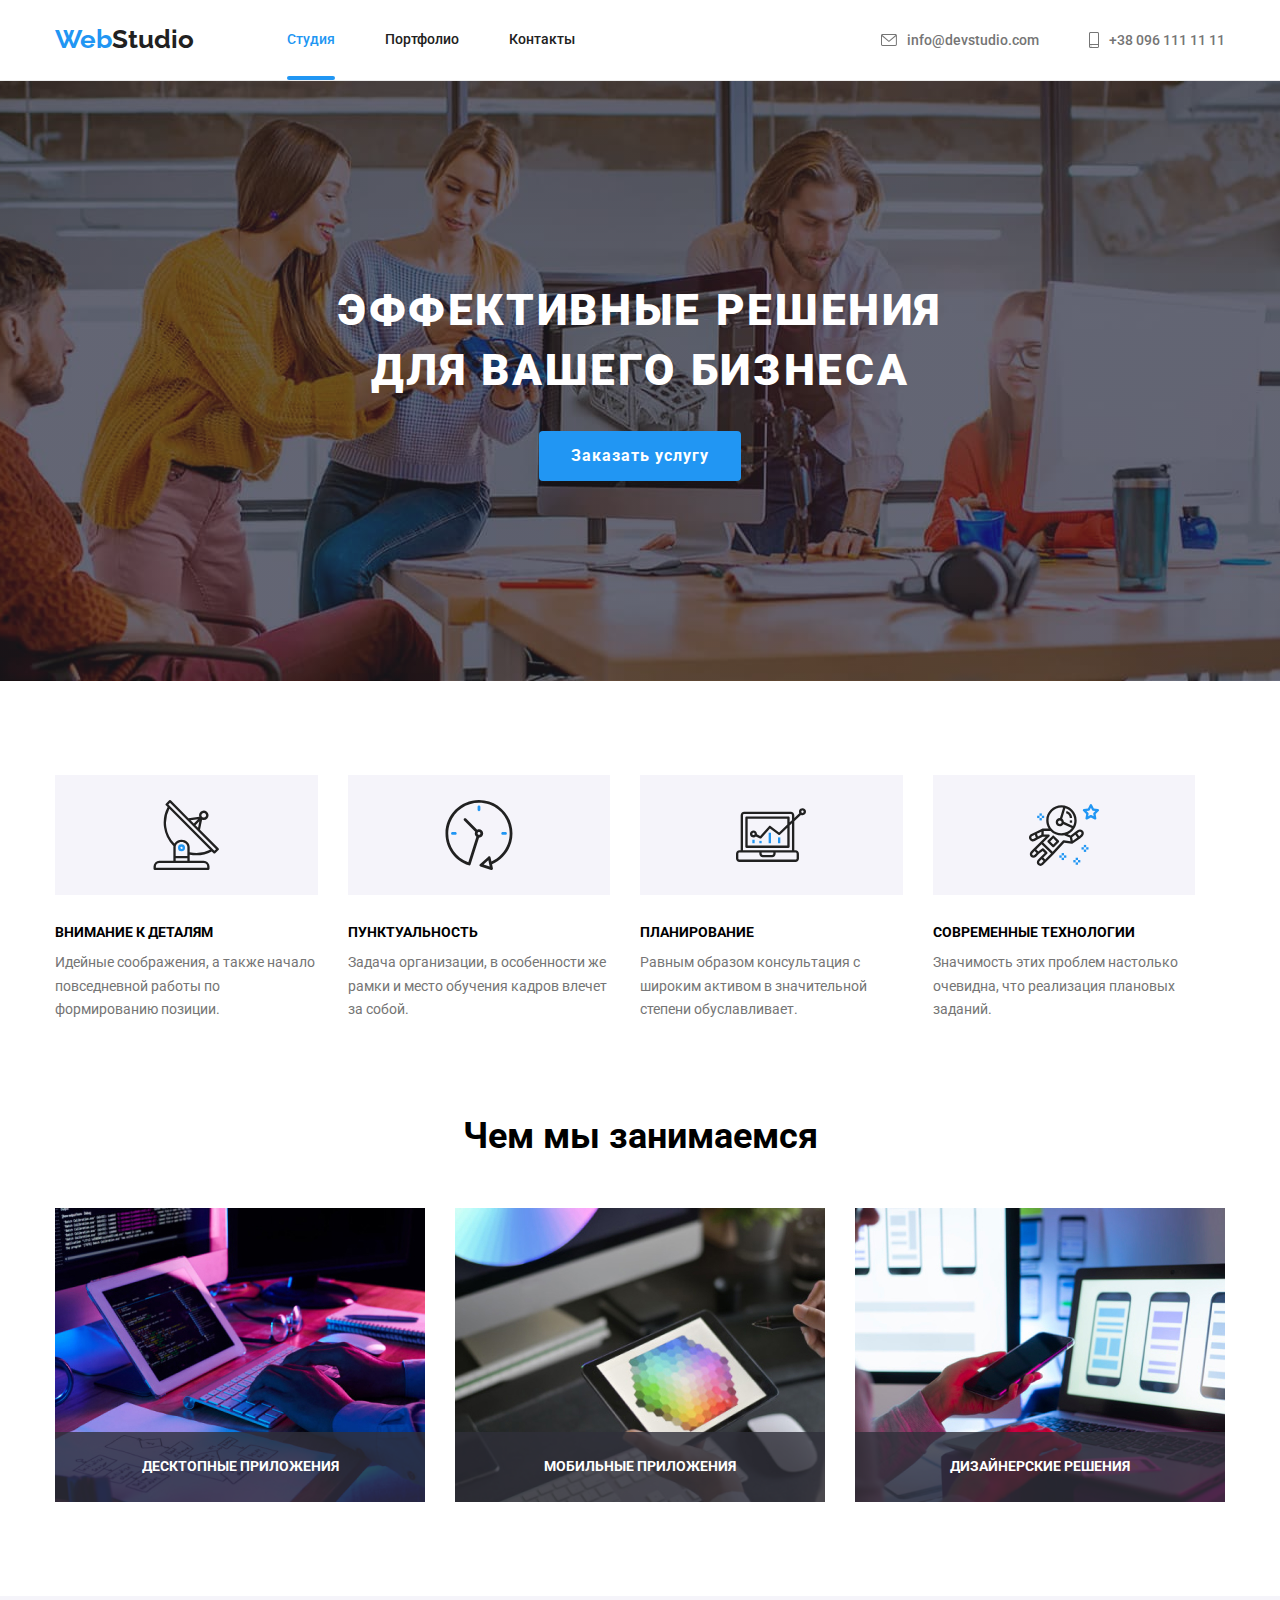
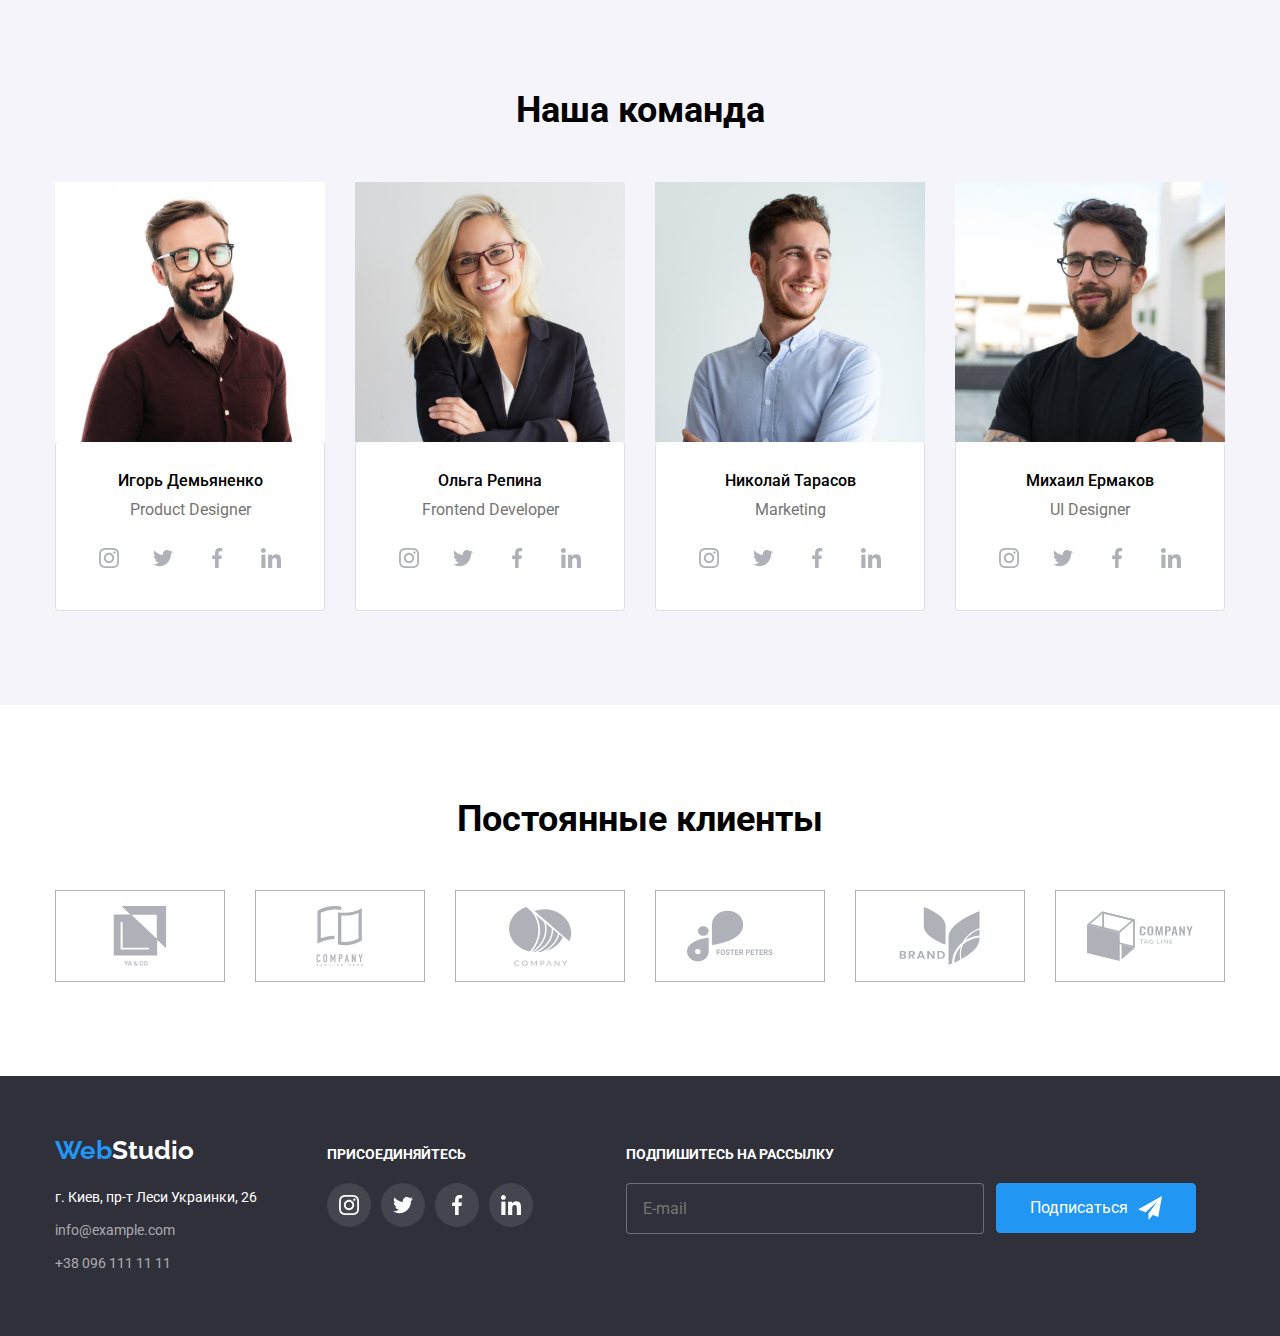
==== index.html @ b6981fd3 "Создали ДЗ№7, скопировали предыдущее ДЗ" ====
<!DOCTYPE html>
<html lang="ru">

<head>
    <meta charset="UTF-8" />
    <title>WebStudio</title>
    <link rel="preconnect" href="https://fonts.googleapis.com" />
    <link rel="preconnect" href="https://fonts.gstatic.com" crossorigin />
    <link href="https://fonts.googleapis.com/css2?family=Raleway:wght@700&family=Roboto:wght@400;500;700;900&display=swap" rel="stylesheet" />
    <link rel="stylesheet" href="https://cdnjs.cloudflare.com/ajax/libs/modern-normalize/1.1.0/modern-normalize.css" />
    <link rel="stylesheet" href="./css/styles.css" />
</head>

<body class="page">
    <!-- header -->
    <header class="page-header">
        <div class="container page-container">
            <nav class="navigation main-nav">
                <a class="logo link" href="" lang="en">Web<span class="logo-accent">Studio</span>
          </a>
                <ul class="menu list">
                    <li class="menu-item">
                        <a href="./index.html" class="site-nav link current">Студия</a>
                    </li>
                    <li class="menu-item">
                        <a href="./portfolio.html" class="site-nav link">Портфолио</a>
                    </li>
                    <li class="menu-item">
                        <a href="" class="site-nav link">Контакты</a>
                    </li>
                </ul>
            </nav>
            <ul class="menu-contact list">
                <li class="item">
                    <a href=" mailto:info@devstudio.com" class="contact-nav link">
                        <svg class="button-icon">
                <use href="./images/icons.svg#icon-envelope"></use>
              </svg> info@devstudio.com
                    </a>
                </li>
                <li class="item">
                    <a href="tel:+380961111111" class="contact-nav link"><svg class="button-icon-phone">
                <use href="./images/icons.svg#icon-smartphone"></use></svg
              >+38 096 111 11 11</a
            >
          </li>
        </ul>
      </div>
    </header>
    <main>
      <!--HERO-->
      <section class="hero">
        <div class="container">
          <h1 class="hero-title">ЭФФЕКТИВНЫЕ РЕШЕНИЯ ДЛЯ ВАШЕГО БИЗНЕСА</h1>
          <button data-modal-open class="modal-btn" type="button">
            Заказать услугу
          </button>
          <div class="backdrop is-hidden" data-modal>
            <div class="modal">
              <button data-modal-close class="btn-close">
                <svg class="button" width="18" height="18">
                  <use href="./images/icons.svg#icon-close"></use>
                </svg>
              </button>
              <form class="contact-form">
                <p class="title-form">
                  Оставьте свои данные, мы вам перезвоним
                </p>
                <label class="contact-label">
                  <span class="contact-form-field-span">Имя</span>
                  <input
                    type="text"
                    class="contact-form-input"
                    name="user_name"
                    required
                  />
                  <svg class="icon-form" width="18" height="18">
                    <use href="./images/icons.svg#icon-person-black"></use>
                  </svg>
                </label>
                <label class="contact-label">
                  <span class="contact-form-field-span">Телефон</span>
                  <input
                    type="tel"
                    class="contact-form-input"
                    name="user_phone"
                    required
                    pattern="[0-9]{3}-[0-9]{3}-[0-9]{2}-[0-9]{2}"
                    title="xxx-xxx-xx-xx"
                  />
                  <svg class="icon-form" width="18" height="18">
                    <use href="./images/icons.svg#icon-phone-black"></use>
                  </svg>
                </label>
                <label class="contact-label">
                  <span class="contact-form-field-span">Почта</span>
                  <input
                    type="email"
                    class="contact-form-input"
                    name="user_email"
                    required
                  />
                  <svg class="icon-form" width="18" height="18">
                    <use href="./images/icons.svg#icon-email-black"></use>
                  </svg>
                </label>
                <label class="contact-label">
                  <span class="contact-form-field-span">Комментарий</span>
                  <textarea
                    class="contact-form-message"
                    name="user_comment"
                    placeholder="Введите текст"
                  ></textarea>
                </label>
                <input
                  class="contact-form-checkbox visually-hidden"
                  id="checkbox-policy"
                  type="checkbox"
                  name="user_policy"
                  required
                />
                <label class="contact-form-checkbox-label" for="checkbox-policy"
                  >Соглашаюсь с рассылкой и принимаю&nbsp;
                  <a class="contact-form-checkbox-link" href=""
                    >Условия договора</a
                  ></label
                >
                <button class="contact-form-btn" type="submit">
                  Отправить
                </button>
              </form>
            </div>
          </div>
        </div>
      </section>
      <!--ABOUT-->
      <section class="section-advantage">
        <div class="container">
          <h2 class="section-title visually-hidden">Преимущества</h2>
          <ul class="list feature">
            <li class="feature-list">
              <div class="thumb">
                <svg class="icon-antenna" width="70px" height="70px">
                  <use href="./images/icons.svg#icon-antenna"></use>
                </svg>
              </div>
              <h3 class="feature-title">ВНИМАНИЕ К ДЕТАЛЯМ</h3>
              <p class="text">
                Идейные соображения, а также начало повседневной работы по
                формированию позиции.
              </p>
            </li>
            <li class="feature-list">
              <div class="thumb">
                <svg class="icon-antenna" width="70px" height="70px">
                  <use href="./images/icons.svg#icon-clock"></use>
                </svg>
              </div>
              <h3 class="feature-title">ПУНКТУАЛЬНОСТЬ</h3>
              <p class="text">
                Задача организации, в особенности же рамки и место обучения
                кадров влечет за собой.
              </p>
            </li>
            <li class="feature-list">
              <div class="thumb">
                <svg class="icon-antenna" width="70px" height="70px">
                  <use href="./images/icons.svg#icon-diagram"></use>
                </svg>
              </div>
              <h3 class="feature-title">ПЛАНИРОВАНИЕ</h3>
              <p class="text">
                Равным образом консультация с широким активом в значительной
                степени обуславливает.
              </p>
            </li>
            <li class="feature-list">
              <div class="thumb">
                <svg class="icon-antenna" width="70px" height="70px">
                  <use href="./images/icons.svg#icon-astronaut"></use>
                </svg>
              </div>
              <h3 class="feature-title">СОВРЕМЕННЫЕ ТЕХНОЛОГИИ</h3>
              <p class="text">
                Значимость этих проблем настолько очевидна, что реализация
                плановых заданий.
              </p>
            </li>
          </ul>
        </div>
      </section>
      <!--GALLERY-->
      <section class="section">
        <div class="container">
          <h2 class="section-title">Чем мы занимаемся</h2>
          <ul class="list feature">
            <li class="image-list">
              <img
                src="./images/website_design.jpg "
                alt="Дизайн вебсайта"
                width="370"
                height="294"
              />
              <div class="image-thumb">
                <h3 class="image-title">ДЕСКТОПНЫЕ ПРИЛОЖЕНИЯ</h3>
              </div>
            </li>
            <li class="image-list">
              <img
                src="./images/pallete_on_tablet.jpg "
                alt="Палитра на планшете"
                width="370"
                height="294"
              />
              <div class="image-thumb">
                <h3 class="image-title">МОБИЛЬНЫЕ ПРИЛОЖЕНИЯ</h3>
              </div>
            </li>
            <li class="image-list">
              <img
                src="./images/mobile_application_development.jpg "
                alt="Разработка мобильного приложения"
                width="370"
                height="294"
              />
              <div class="image-thumb">
                <h3 class="image-title">ДИЗАЙНЕРСКИЕ РЕШЕНИЯ</h3>
              </div>
            </li>
          </ul>
        </div>
      </section>
      <!--OUR TEAM-->
      <section class="title-theme-light section">
        <div class="container">
          <h2 class="section-title">Наша команда</h2>
          <ul class="employees list">
            <li class="employees-photo">
              <img
                src="./images/img-1.jpg "
                alt="Игорь Д. "
                width="270"
                height="260"
              />
              <div class="employees-content-wrapper">
                <h3 class="employees-name">Игорь Демьяненко</h3>
                <p lang="en" class="employees-position">Product Designer</p>
                <ul class="social-list list">
                  <li class="social-list-item">
                    <a href="" class="social-list-link">
                      <svg class="social-list-icon" width="20" height="20">
                        <use href="./images/icons.svg#icon-instagram-2"></use>
                      </svg>
                    </a>
                </li>
                <li class="social-list-item">
                    <a href="" class="social-list-link">
                        <svg class="social-list-icon" width="20" height="20">
                        <use href="./images/icons.svg#icon-twitter"></use>
                      </svg>
                    </a>
                </li>
                <li class="social-list-item">
                    <a href="" class="social-list-link">
                        <svg class="social-list-icon" width="20" height="20">
                        <use href="./images/icons.svg#icon-facebook"></use>
                      </svg>
                    </a>
                </li>
                <li class="social-list-item">
                    <a href="" class="social-list-link">
                        <svg class="social-list-icon" width="20" height="20">
                        <use href="./images/icons.svg#icon-linkedin"></use>
                      </svg>
                    </a>
                </li>
            </ul>
        </div>
        </li>
        <li class="employees-photo">
            <img src="./images/img-2.jpg " alt="Ольга Р. " width="270" height="260" />
            <div class="employees-content-wrapper">
                <h3 class="employees-name">Ольга Репина</h3>
                <p lang="en" class="employees-position">Frontend Developer</p>
                <ul class="social-list list">
                    <li class="social-list-item">
                        <a href="" class="social-list-link">
                            <svg class="social-list-icon" width="20" height="20">
                        <use href="./images/icons.svg#icon-instagram-2"></use>
                      </svg>
                        </a>
                    </li>
                    <li class="social-list-item">
                        <a href="" class="social-list-link">
                            <svg class="social-list-icon" width="20" height="20">
                        <use href="./images/icons.svg#icon-twitter"></use>
                      </svg>
                        </a>
                    </li>
                    <li class="social-list-item">
                        <a href="" class="social-list-link">
                            <svg class="social-list-icon" width="20" height="20">
                        <use href="./images/icons.svg#icon-facebook"></use>
                      </svg>
                        </a>
                    </li>
                    <li class="social-list-item">
                        <a href="" class="social-list-link">
                            <svg class="social-list-icon" width="20" height="20">
                        <use href="./images/icons.svg#icon-linkedin"></use>
                      </svg>
                        </a>
                    </li>
                </ul>
            </div>
        </li>
        <li class="employees-photo">
            <img src="./images/img-3.jpg " alt="Николай Т. " width="270" height="260" />
            <div class="employees-content-wrapper">
                <h3 class="employees-name">Николай Тарасов</h3>
                <p lang="en" class="employees-position">Marketing</p>
                <ul class="social-list list">
                    <li class="social-list-item">
                        <a href="" class="social-list-link">
                            <svg class="social-list-icon" width="20" height="20">
                        <use href="./images/icons.svg#icon-instagram-2"></use>
                      </svg>
                        </a>
                    </li>
                    <li class="social-list-item">
                        <a href="" class="social-list-link">
                            <svg class="social-list-icon" width="20" height="20">
                        <use href="./images/icons.svg#icon-twitter"></use>
                      </svg>
                        </a>
                    </li>
                    <li class="social-list-item">
                        <a href="" class="social-list-link">
                            <svg class="social-list-icon" width="20" height="20">
                        <use href="./images/icons.svg#icon-facebook"></use>
                      </svg>
                        </a>
                    </li>
                    <li class="social-list-item">
                        <a href="" class="social-list-link">
                            <svg class="social-list-icon" width="20" height="20">
                        <use href="./images/icons.svg#icon-linkedin"></use>
                      </svg>
                        </a>
                    </li>
                </ul>
            </div>
        </li>
        <li class="employees-photo">
            <img src="./images/img-4.jpg " alt="Михаил Е. " width="270" height="260" />
            <div class="employees-content-wrapper">
                <h3 class="employees-name">Михаил Ермаков</h3>
                <p lang="en" class="employees-position">UI Designer</p>
                <ul class="social-list list">
                    <li class="social-list-item">
                        <a href="" class="social-list-link">
                            <svg class="social-list-icon" width="20" height="20">
                        <use href="./images/icons.svg#icon-instagram-2"></use>
                      </svg>
                        </a>
                    </li>
                    <li class="social-list-item">
                        <a href="" class="social-list-link">
                            <svg class="social-list-icon" width="20" height="20">
                        <use href="./images/icons.svg#icon-twitter"></use>
                      </svg>
                        </a>
                    </li>
                    <li class="social-list-item">
                        <a href="" class="social-list-link">
                            <svg class="social-list-icon" width="20" height="20">
                        <use href="./images/icons.svg#icon-facebook"></use>
                      </svg>
                        </a>
                    </li>
                    <li class="social-list-item">
                        <a href="" class="social-list-link">
                            <svg class="social-list-icon" width="20" height="20">
                        <use href="./images/icons.svg#icon-linkedin"></use>
                      </svg>
                        </a>
                    </li>
                </ul>
            </div>
        </li>
        </ul>
        </div>
        </section>
        <section class="section">
            <div class="container">
                <h2 class="section-title">Постоянные клиенты</h2>
                <ul class="list clients-link">
                    <li class="clients-list">
                        <a href="" class="our-clients">
                            <svg class="our-clients-icon" width="106px" height="60px">
                  <use href="./images/icons.svg#icon-client"></use>
                </svg>
                        </a>
                    </li>
                    <li class="clients-list">
                        <a href="" class="our-clients">
                            <svg class="our-clients-icon" width="106px" height="60px">
                  <use href="./images/icons.svg#icon-client_1"></use>
                </svg>
                        </a>
                    </li>
                    <li class="clients-list">
                        <a href="" class="our-clients">
                            <svg class="our-clients-icon" width="106px" height="60px">
                  <use href="./images/icons.svg#icon-client_2"></use>
                </svg>
                        </a>
                    </li>
                    <li class="clients-list">
                        <a href="" class="our-clients">
                            <svg class="our-clients-icon" width="106px" height="60px">
                  <use href="./images/icons.svg#icon-client_3"></use>
                </svg>
                        </a>
                    </li>
                    <li class="clients-list">
                        <a href="" class="our-clients">
                            <svg class="our-clients-icon" width="106px" height="60px">
                  <use href="./images/icons.svg#icon-client_4"></use>
                </svg>
                        </a>
                    </li>
                    <li class="clients-list">
                        <a href="" class="our-clients">
                            <svg class="our-clients-icon" width="106px" height="60px">
                  <use href="./images/icons.svg#icon-client_5"></use>
                </svg>
                        </a>
                    </li>
                </ul>
            </div>
        </section>
        </main>
        <footer class="footer">
            <div class="footer-container">
                <div>
                    <a class="logo-footer link" href=" " lang="en">Web<span class="logo-accent-footer">Studio</span></a
          >
          <address class="address">
            <ul class="list">
              <li class="address-list">
                <a
                  href="https://googl/maps/fRFSX92PW33ccEuu6"
                  target="_blank"
                  class="link contact-info"
                  >г. Киев, пр-т Леси Украинки, 26</a
                >
              </li>
              <li class="address-list">
                <a
                  href="mailto:info@example.com "
                  class="link contact-info-item"
                  >info@example.com</a
                >
              </li>
              <li>
                <a href="tel:+380961111111 " class="link contact-info-item"
                  >+38 096 111 11 11</a
                >
              </li>
            </ul>
          </address>
        </div>
        <div class="footer-icons">
          <h3 class="footer-title">ПРИСОЕДИНЯЙТЕСЬ</h3>
          <ul class="footer-list list">
            <li class="footer-list-item">
              <a href="" class="footer-list-link">
                <svg class="footer-list-icon" width="20" height="20">
                  <use href="./images/icons.svg#icon-instagram"></use>
                </svg>
              </a>
                    </li>
                    <li class="footer-list-item">
                        <a href="" class="footer-list-link">
                            <svg class="footer-list-icon" width="20" height="20">
                  <use href="./images/icons.svg#icon-twitter-1"></use>
                </svg>
                        </a>
                    </li>
                    <li class="footer-list-item">
                        <a href="" class="footer-list-link">
                            <svg class="footer-list-icon" width="20" height="20">
                  <use href="./images/icons.svg#icon-facebook-1"></use>
                </svg>
                        </a>
                    </li>
                    <li class="footer-list-item">
                        <a href="" class="footer-list-link">
                            <svg class="footer-list-icon" width="20" height="20">
                  <use href="./images/icons.svg#icon-linkedin-1"></use>
                </svg>
                        </a>
                    </li>
                    </ul>
                </div>
                <div class="footer-mailing">
                    <h3 class="footer-title-form">ПОДПИШИТЕСЬ НА РАССЫЛКУ</h3>
                    <form class="mailing">
                        <input type="email" class="mail" placeholder="E-mail" name="mail" required />
                        <button type="submit" class="subscribe">
              Подписаться
              <svg class="send-icon" width="24" height="24">
                <use href="./images/icons.svg#icon-icon-send"></use>
              </svg>
            </button>
                    </form>
                </div>
            </div>
        </footer>

        <script src="./js/modal.js"></script>
</body>

</html>
---- css/styles.css ----
h1,
h2,
h3,
p {
    margin-top: 0;
    margin-bottom: 0;
}

ul {
    margin-top: 0;
    margin-bottom: 0;
    padding-left: 0;
}

img {
    display: block;
}

.list {
    list-style: none;
    padding: 0;
    margin: 0;
}

.link {
    text-decoration: none;
}

 :root {
    --primary-text-color: #212121;
    --title-color: #757575;
    --primary-text-color-theme-light: #E5E5E5;
    --secondary-text-color-theme-light: #F5F4FA;
    --primary-text-color-theme-dark: #2F303A;
}

body {
    font-family: "Roboto", sans-serif;
    font-style: normal;
}


/*цвет основного текста #212121*/


/*цвет вторичного текста #757575*/


/*белый #FFFFFF*/


/*акцент #2196F3*/


/*цвет фона #F5F4FA*/


/* цвет фона #2F303A*/

.container {
    width: 1200px;
    padding-left: 15px;
    padding-right: 15px;
    margin: 0 auto;
}


/*      HEADER    */

.page-header {
    background-color: #FFFFFF;
    border-bottom: 1px solid #ECECEC;
}

.page-container {
    display: flex;
}

.logo {
    color: #2196F3;
    font-family: 'Raleway', sans-serif;
    font-weight: 700;
    font-size: 26px;
    line-height: 1, 19;
    display: block;
    padding-top: 24px;
    padding-bottom: 25px;
}

.logo-accent {
    color: var(--primary-text-color);
    font-family: 'Raleway', sans-serif;
    font-weight: 700;
    font-size: 26px;
    line-height: 1, 19;
}

.logo-accent-footer {
    color: #FFFFFF;
    font-family: 'Raleway', sans-serif;
    font-weight: 700;
    font-size: 26px;
    line-height: 1, 19;
}

.menu {
    font-weight: 500;
    font-size: 14px;
    line-height: 1.14;
    display: flex;
    margin-left: 93px;
}

.menu li {
    margin-right: 50px;
}

.menu .menu-item:last-child {
    margin-right: 0;
}

.menu .site-nav {
    display: block;
    padding-top: 32px;
    padding-bottom: 32px;
}

.menu .contact-nav {
    display: block;
    padding-top: 32px;
    padding-bottom: 32px;
}

.menu-contact {
    display: flex;
    margin-left: auto;
}

.menu-contact li {
    margin-right: 50px;
}

.menu-contact .item:last-child {
    margin-right: 0;
}

.menu-contact .contact-nav {
    display: flex;
    padding-top: 32px;
    padding-bottom: 32px;
    align-items: center;
}

.main-nav {
    display: flex;
    align-items: center;
}

.filters-btn {
    margin-right: 8px;
}

.filters .filters-btn:last-child {
    margin-right: 0;
}

.catalog {
    display: flex;
    flex-wrap: wrap;
    flex-basis: calc((100%-90px)/3);
}

.catalog-link {
    background-color: #FFFFFF;
}

.catalog-link:not(:nth-child(3n)) {
    margin-right: 30px;
}

.catalog-link:not(:nth-last-child(-n + 3)) {
    margin-bottom: 30px;
}

.catalog-list {
    display: block;
    transition: box-shadow 250ms cubic-bezier(0.4, 0, 0.2, 1);
}

.catalog-description {
    display: block;
    position: relative;
    overflow: hidden;
}

.catalog-overlay {
    content: "";
    width: 370px;
    height: 294px;
    background-color: rgba(33, 150, 243, 0.9);
    display: inline-block;
    position: absolute;
    transform: translateY(100%);
    transition: transform 250ms cubic-bezier(0.4, 0, 0.2, 1);
}

.catalog-list:hover .catalog-overlay {
    transform: translateY(0);
}

.catalog-list:hover,
.catalog-list:focus {
    box-shadow: 0px 4px 0px 1px rgba(0, 0, 0, 0.25);
}

.catalog-text {
    color: #FFFFFF;
    font-weight: 400;
    font-size: 18px;
    line-height: 1.55;
    letter-spacing: 0.03em;
    text-align: left;
    padding: 63px 24px;
}

.catalog-content-wrapper {
    border-bottom: 1px solid #EEEEEE;
    border-left: 1px solid #EEEEEE;
    border-right: 1px solid #EEEEEE;
    padding: 20px 24px;
}

.site-nav {
    color: var(--primary-text-color);
    font-weight: 500;
    font-size: 14px;
    position: relative;
    transition: color 250ms cubic-bezier(0.4, 0, 0.2, 1);
}

.site-nav:hover,
.site-nav:focus {
    color: #2196F3;
}

.site-nav.current {
    color: #2196F3;
}

.site-nav::after {
    content: "";
    display: block;
    position: absolute;
    left: 0;
    bottom: 0;
    width: 100%;
    height: 4px;
    background-color: #2196F3;
    border-radius: 2px;
    opacity: 0;
    transition: opacity 250ms cubic-bezier(0.4, 0, 0.2, 1);
}

.site-nav.current::after {
    display: block;
    opacity: 1;
}

.contact-nav {
    color: var(--title-color);
    font-weight: 500;
    font-size: 14px;
    align-items: center;
    transition: color 250ms cubic-bezier(0.4, 0, 0.2, 1);
}

.contact-nav:hover,
.contact-nav:focus {
    color: #2196F3;
}

.button-icon {
    width: 16px;
    height: 12px;
    fill: #757575;
    align-items: center;
    margin-right: 10px;
    transition: fill 250ms cubic-bezier(0.4, 0, 0.2, 1);
}

.contact-nav:hover .button-icon,
.contact-nav:focus .button-icon {
    fill: #2196F3;
}

.button-icon-phone {
    width: 10px;
    height: 16px;
    fill: #757575;
    align-items: center;
    margin-right: 10px;
    transition: fill 250ms cubic-bezier(0.4, 0, 0.2, 1);
}

.contact-nav:hover .button-icon-phone,
.contact-nav:focus .button-icon-phone {
    fill: #2196F3;
}

.modal-btn {
    color: #FFFFFF;
    background-color: #2196F3;
    font-weight: 700;
    font-size: 16px;
    line-height: 1.87;
    text-align: center;
    letter-spacing: 0.06em;
    cursor: pointer;
    display: inline-block;
    border-radius: 4px;
    padding: 10px 32px 10px 32px;
    border: none;
    transition: background-color 250ms cubic-bezier(0.4, 0, 0.2, 1);
}

.modal-btn:hover,
.modal-btn:focus {
    background-color: #188CE8;
    color: #FFFFFF;
}

.backdrop {
    position: fixed;
    top: 0;
    left: 0;
    width: 100%;
    height: 100%;
    z-index: 2;
    background-color: rgba(0, 0, 0, 0.1);
    opacity: 1;
    transition: opacity 250ms cubic-bezier(0.4, 0, 0.2, 1), visibility 250ms cubic-bezier(0.4, 0, 0.2, 1);
}

.backdrop.is-hidden {
    opacity: 0;
    pointer-events: none;
    visibility: hidden;
}

.modal {
    width: 528px;
    height: 581px;
    background-color: #FFFFFF;
    position: absolute;
    top: 50%;
    left: 50%;
    padding-left: 40px;
    padding-right: 40px;
    padding-bottom: 40px;
    padding-top: 40px;
    transform: translate(-50%, -50%);
    transition: transform 250ms cubic-bezier(0.4, 0, 0.2, 1);
}

.btn-close {
    position: absolute;
    top: 10px;
    right: 10px;
    display: flex;
    align-items: center;
    justify-content: center;
    width: 30px;
    height: 30px;
    border: 1px solid rgba(0, 0, 0, 0.1);
    border-radius: 50%;
    background-color: transparent;
    cursor: pointer;
    padding: 0;
}

.button {
    transition: fill 250ms cubic-bezier(0.4, 0, 0.2, 1);
}

.btn-close:hover .button,
.btn-close:focus .button {
    fill: #2196F3;
}

.title-form {
    font-weight: 700;
    font-size: 20px;
    letter-spacing: 0, 03em;
    line-height: 23px;
    color: #212121;
    margin-bottom: 12px;
    width: 448px;
    height: 23px;
    text-align: center;
}

.contact-form {
    text-align: left;
    color: var(--title-color);
    font-weight: 400;
    font-size: 12px;
}

.contact-label {
    position: relative;
}

.contact-form-input {
    width: 100%;
    height: 40px;
    margin-bottom: 10px;
    margin-top: 4px;
    padding-left: 42px;
    border: 1px solid rgba(33, 33, 33, 0.2);
    border-radius: 4px;
    transition: border-color 250ms cubic-bezier(0.4, 0, 0.2, 1);
}

.contact-form-input:focus {
    outline: none;
    border-color: #188CE8;
}

.icon-form {
    position: absolute;
    top: 50%;
    left: 12px;
    transform: translateY(-50%);
    background-color: #FFFFFF;
    transition: fill 250ms cubic-bezier(0.4, 0, 0.2, 1);
}

.contact-form-input:focus+.icon-form {
    fill: #2196F3;
}

.contact-form-message {
    width: 100%;
    height: 125px;
    padding: 15px;
    margin-top: 4px;
    margin-bottom: 20px;
    resize: none;
    border: 1px solid rgba(33, 33, 33, 0.2);
    font-weight: 400;
    font-size: 12px;
    transition: border-color 250ms cubic-bezier(0.4, 0, 0.2, 1);
}

.contact-form-message:focus {
    outline: none;
    border-color: #188CE8;
}

.contact-form-checkbox-label {
    display: flex;
    align-items: center;
    justify-content: center;
    font-size: 14px;
    margin-bottom: 30px;
}

.contact-form-checkbox-label::before {
    display: block;
    width: 16px;
    height: 15px;
    border: 1px solid rgba(33, 33, 33, 0.2);
    cursor: pointer;
    content: '';
    margin-right: 9px;
    border-radius: 1px;
}

.contact-form-checkbox:checked+.contact-form-checkbox-label::before {
    background-color: #2196F3;
    background-image: url("../images/icon-check.svg");
    width: 16px;
    height: 15px;
    background-size: contain;
    background-repeat: no-repeat;
    border-radius: 1px;
    border: 1px solid #2196F3;
}

.contact-form-checkbox:focus+.contact-form-checkbox-label::before {
    outline: 2px solid #212121;
    border-radius: 1px;
}

.contact-form-checkbox-link {
    color: #2196F3;
}

.contact-form-btn {
    min-width: 200px;
    height: 50px;
    align-items: center;
    font-weight: 700;
    font-size: 16px;
    color: #ffffff;
    background-color: #188CE8;
    cursor: pointer;
    padding: 10px 55px;
    margin-left: 25%;
    border-radius: 4px;
    box-shadow: rgba(0, 0, 0, 0.15);
    border: 1px solid #188CE8;
}

.style-btn {
    background-color: var(--secondary-text-color-theme-light);
    color: var(--primary-text-color);
    font-weight: 500;
    font-size: 16px;
    line-height: 1.62;
    text-align: center;
    cursor: pointer;
    padding: 6px 22px 6px 22px;
    border: none;
    transition: color 250ms cubic-bezier(0.4, 0, 0.2, 1), background-color 250ms cubic-bezier(0.4, 0, 0.2, 1), box-shadow 250ms cubic-bezier(0.4, 0, 0.2, 1);
}

.style-btn:hover,
.style-btn:focus {
    color: #FFFFFF;
    background-color: #2196F3;
    box-shadow: 0px 4px 0px 1px rgba(0, 0, 0, 0.25);
}

.style-btn.current {
    color: #FFFFFF;
    background-color: #2196F3;
}


/*   hero  */

.hero {
    color: #FFFFFF;
    background-color: var(--primary-text-color-theme-dark);
    text-align: center;
    padding-top: 200px;
    padding-bottom: 200px;
    max-width: 1600px;
    max-height: 600px;
    margin-left: auto;
    margin-right: auto;
    background-image: linear-gradient(to right, rgba(47, 48, 58, 0.4), rgba(47, 48, 58, 0.4)), url(../images/background_hero.jpg);
    background-repeat: no-repeat;
    background-position: center;
}

.hero-title {
    font-weight: 900;
    font-size: 44px;
    line-height: 1.36;
    text-align: center;
    vertical-align: Top;
    letter-spacing: 0.06em;
    max-width: 696px;
    margin: 0 auto;
    margin-bottom: 30px;
    border: none;
}

.filters-link {
    text-align: center;
}


/* section  */

.section-theme-light {
    background-color: var(--primary-text-color-theme-light);
}

.section-title-theme-light {
    background-color: var(--primary-text-color-theme-light);
}

.title-theme-light {
    background-color: var(--secondary-text-color-theme-light);
}

.background-theme-light {
    background-color: var(--primary-text-color-theme-light);
}

.section {
    padding-top: 94px;
    padding-bottom: 94px;
}

.section-advantage {
    padding-top: 94px;
}

.section-title {
    font-weight: 700;
    font-size: 36px;
    line-height: 1.16;
    text-align: center;
    margin-bottom: 50px;
}

.visually-hidden {
    position: absolute;
    width: 1px;
    height: 1px;
    margin: -1px;
    border: 0;
    padding: 0;
    white-space: nowrap;
    clip-path: inset(100%);
    clip: rect(0 0 0 0);
    overflow: hidden;
}

.feature {
    display: flex;
    padding: 0;
    margin: 0;
}

.feature-list {
    margin-right: 30px;
    width: 270px;
}

.thumb {
    background-color: #F5F4FA;
    display: flex;
    align-items: center;
    justify-content: center;
    height: 120px;
    margin-bottom: 30px;
}

.employees {
    display: flex;
    padding: 0;
    margin: 0;
}

.image-list {
    margin-right: 30px;
    position: relative;
}

.image-thumb {
    width: 370px;
    height: 70px;
    position: absolute;
    bottom: 0%;
    right: 0%;
    padding-top: 27px;
    background-color: rgba(47, 48, 58, 0.8);
    opacity: 1;
}

.image-title {
    font-weight: 700;
    font-size: 14px;
    line-height: 1.14;
    text-align: center;
    color: #ffffff;
}

.feature-title {
    font-weight: 700;
    font-size: 14px;
    line-height: 1.14;
    display: flex;
    margin-bottom: 10px;
}

.feature .image-list:last-child {
    margin-right: 0;
}

.employees-photo {
    margin-right: 30px;
}

.employees .employees-photo:last-child {
    margin-right: 0;
}

.employees-content-wrapper {
    padding: 30px 10px;
    background-color: #FFFFFF;
    border-radius: 4px;
    border: 1px solid rgba(0, 0, 0, 0.12);
    border-top: none;
}

.employees-name {
    font-weight: 500;
    font-size: 16px;
    line-height: 1.18;
    text-align: center;
    margin-bottom: 10px;
}

.employees-position {
    color: var(--title-color);
    font-weight: 400;
    font-size: 16px;
    line-height: 1.18;
    text-align: center;
}

.social-list {
    display: flex;
    justify-content: center;
    margin-top: 16px;
}

.social-list-item:not(:last-child) {
    margin-right: 10px;
}

.social-list-link {
    display: flex;
    align-items: center;
    justify-content: center;
    width: 44px;
    height: 44px;
    border-radius: 50%;
    background-color: #ffffff;
    transition: background-color 250ms cubic-bezier(0.4, 0, 0.2, 1);
}

.social-list-link:hover,
.social-list-link:focus {
    background-color: #2196F3;
}

.social-list-icon {
    fill: #AFB1B8;
    transition: fill 250ms cubic-bezier(0.4, 0, 0.2, 1);
}

.social-list-link:hover .social-list-icon,
.social-list-link:focus .social-list-icon {
    fill: #FFFFFF;
}

.text {
    color: var(--title-color);
    font-weight: 400;
    font-size: 14px;
    line-height: 1.71;
}

.filters {
    display: flex;
    justify-content: center;
    margin-bottom: 50px;
}

.section-works {
    color: var(--primary-text-color);
    font-weight: 700;
    font-size: 18px;
    line-height: 2;
    margin-bottom: 4px;
}

.subtytle {
    color: var(--title-color);
    font-weight: 400;
    font-size: 16px;
    line-height: 1.87;
}

.clients-link {
    display: flex;
    align-items: center;
    justify-content: center;
}

.clients-list {
    margin-right: 30px;
    width: 170px;
    height: 92px;
}

.clients-link .clients-list:last-child {
    margin-right: 0;
}

.our-clients {
    width: 100%;
    height: 100%;
    fill: #AFB1B8;
    display: flex;
    align-items: center;
    justify-content: center;
    border: 1px solid#AFB1B8;
    transition: border 250ms cubic-bezier(0.4, 0, 0.2, 1);
}

.our-clients:hover,
.our-clients:focus {
    border: 1px solid#2196F3;
}

.our-clients-icon {
    fill: #AFB1B8;
    align-items: center;
    transition: fill 250ms cubic-bezier(0.4, 0, 0.2, 1);
}

.our-clients:hover .our-clients-icon,
.our-clients:focus .our-clients-icon {
    fill: #2196F3;
}


/*    FOOTER   */

.logo-footer {
    color: #2196F3;
    font-family: 'Raleway', sans-serif;
    font-weight: 700;
    font-size: 26px;
    line-height: 1, 19;
    display: inline-block;
    margin-bottom: 20px;
}

.address {
    font-style: normal;
}

.address-list {
    margin-bottom: 9px;
}

.contact-info {
    color: #FFFFFF;
    font-weight: 400;
    font-size: 14px;
    line-height: 1.71;
    margin-top: 20px;
    transition: color 250ms cubic-bezier(0.4, 0, 0.2, 1);
}

.contact-info:hover,
.contact-info:focus {
    color: #2196F3;
}

.contact-info-item {
    color: rgba(255, 255, 255, 0.6);
    font-weight: 400;
    font-size: 14px;
    line-height: 1.71;
}

.contact-info-item:hover,
.contact-info-item:focus {
    color: #2196F3;
}

.footer {
    background-color: var(--primary-text-color-theme-dark);
    padding: 60px 0;
    display: flex;
}

.footer-container {
    width: 1200px;
    padding-left: 15px;
    padding-right: 15px;
    margin: 0 auto;
    display: flex;
    align-items: baseline;
}

.footer-icons {
    margin-left: 70px;
}

.footer-title {
    font-weight: 700;
    font-size: 14px;
    line-height: 1.14;
    margin-bottom: 20px;
    color: #FFFFFF;
    align-items: center;
}

.footer-list {
    display: flex;
    justify-content: center;
}

.footer-list-item:not(:last-child) {
    margin-right: 10px;
}

.footer-list-link {
    display: flex;
    align-items: center;
    justify-content: center;
    width: 44px;
    height: 44px;
    border-radius: 50%;
    background-color: rgba(255, 255, 255, 0.1);
    transition: background-color 250ms cubic-bezier(0.4, 0, 0.2, 1);
}

.footer-list-link:hover,
.footer-list-link:focus {
    background-color: #2196F3;
}

.footer-list-icon {
    fill: #ffffff;
    transition: fill 250ms cubic-bezier(0.4, 0, 0.2, 1);
}

.footer-list-link:hover .footer-list-icon,
.footer-list-link:focus .footer-list-icon {
    fill: #2196F3;
}

.footer-mailing {
    margin-left: 93px;
}

.mailing {
    display: flex
}

.footer-title-form {
    font-weight: 700;
    font-size: 14px;
    line-height: 1.14;
    margin-bottom: 20px;
    color: #FFFFFF;
    align-items: center;
    width: 219px;
}

.mail {
    width: 358px;
    height: 51px;
    padding-left: 16px;
    color: rgba(255, 255, 255, 0.6);
    background-color: var(--primary-text-color-theme-dark);
    border-radius: 4px;
    border: 1px solid rgba(255, 255, 255, 0.3);
}

.subscribe {
    width: 200px;
    height: 50px;
    color: #ffffff;
    background-color: #2196F3;
    cursor: pointer;
    padding: 10px 10px;
    margin-left: 12px;
    border-radius: 4px;
    border: 1px solid #2196F3;
    display: flex;
    align-items: center;
    justify-content: center;
}

.send-icon {
    margin-left: 10px;
}
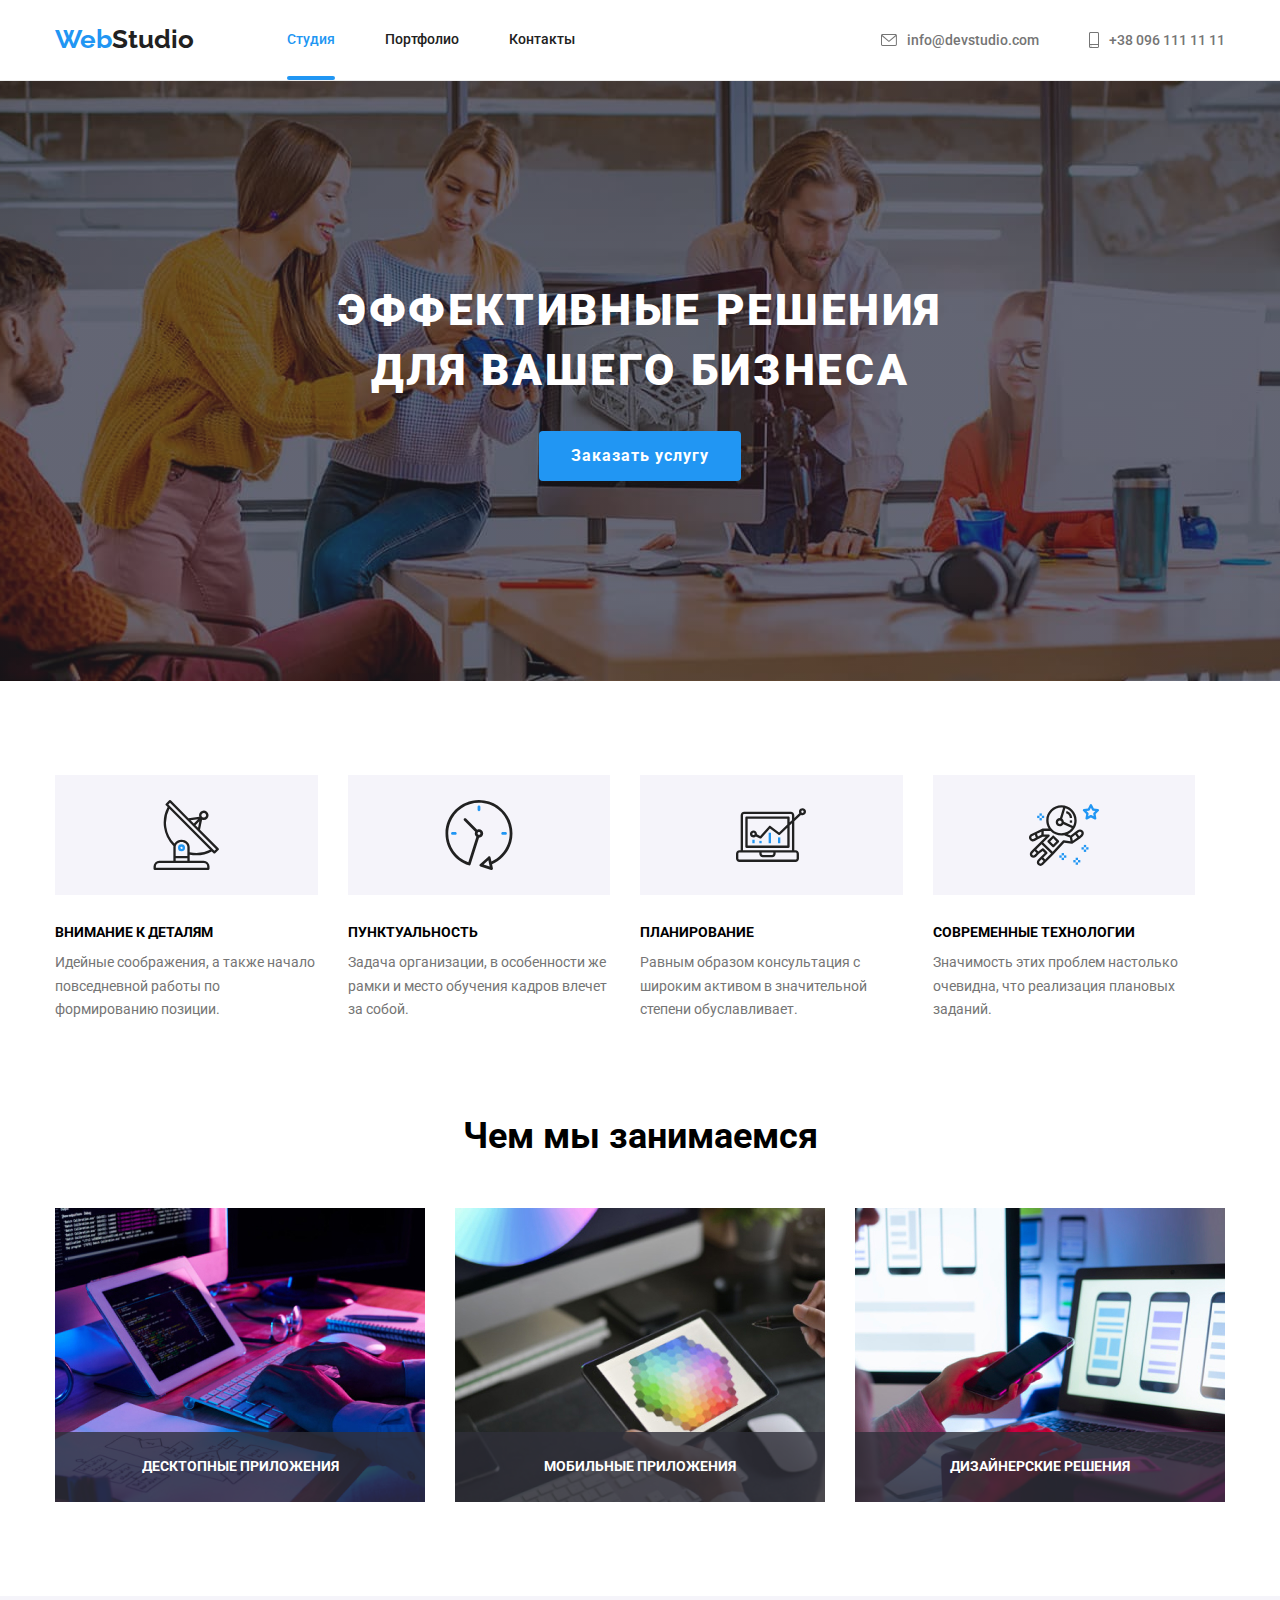
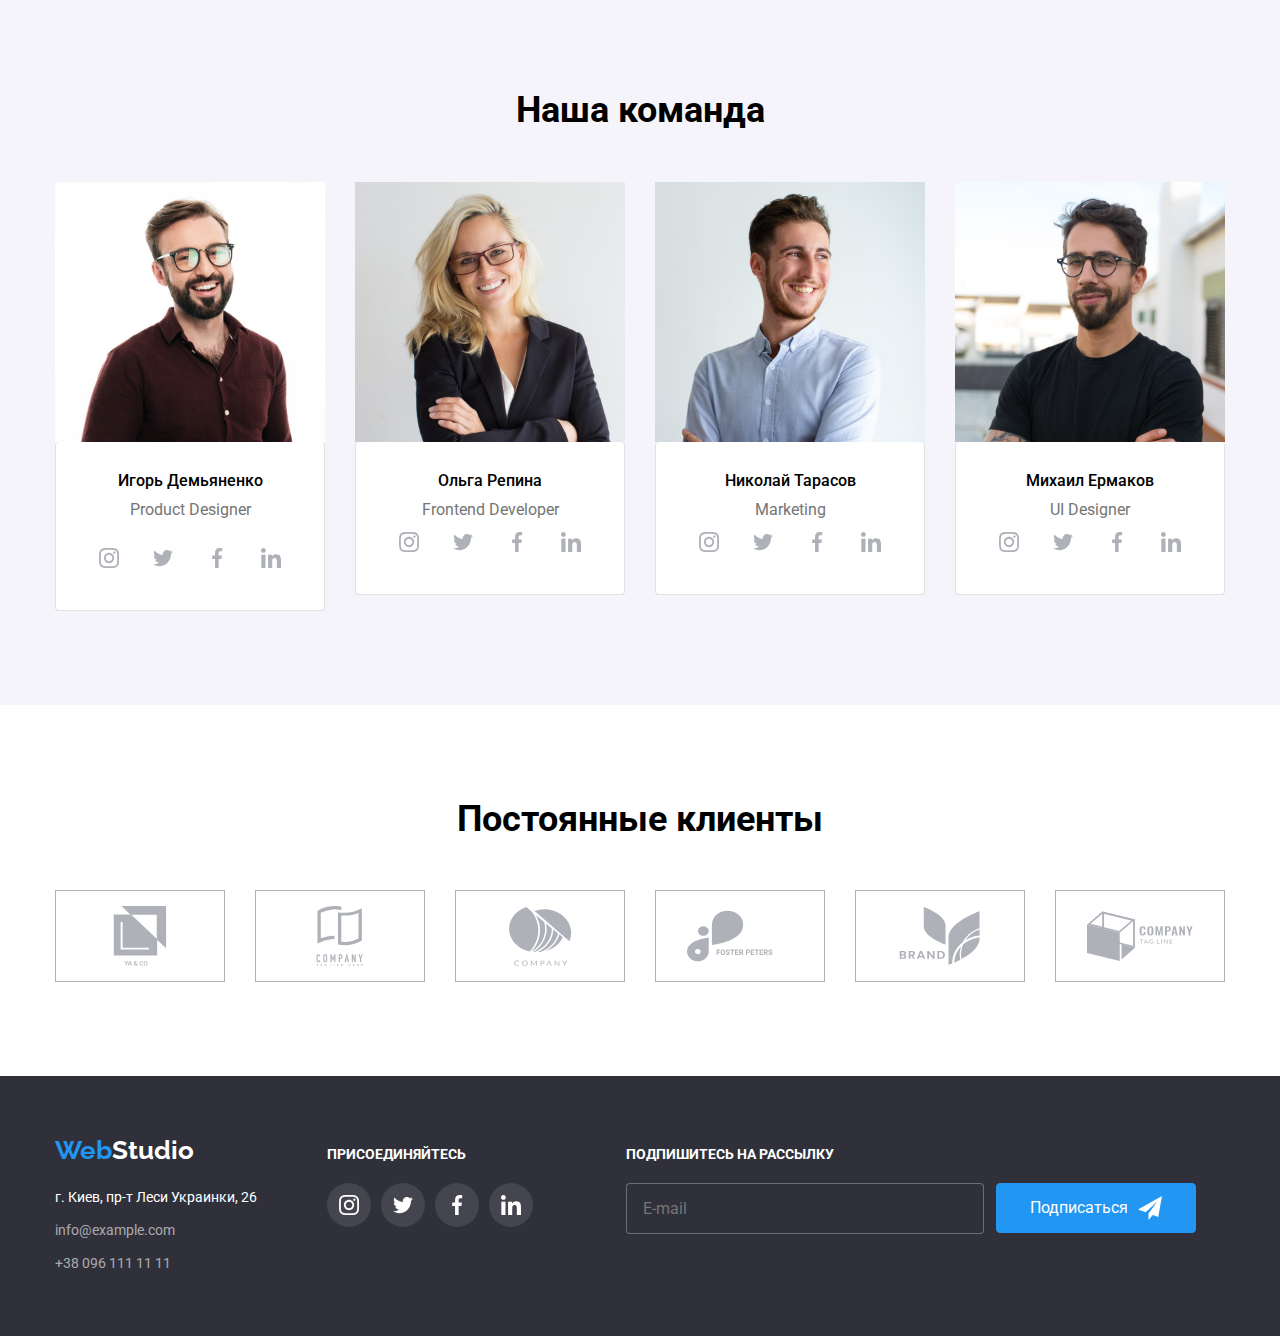
==== commit 87ad1ff8: "Завершили ДЗ" ====
--- a/index.html
+++ b/index.html
@@ -8,7 +8,7 @@
     <link rel="preconnect" href="https://fonts.gstatic.com" crossorigin />
     <link href="https://fonts.googleapis.com/css2?family=Raleway:wght@700&family=Roboto:wght@400;500;700;900&display=swap" rel="stylesheet" />
     <link rel="stylesheet" href="https://cdnjs.cloudflare.com/ajax/libs/modern-normalize/1.1.0/modern-normalize.css" />
-    <link rel="stylesheet" href="./css/styles.css" />
+    <link rel="stylesheet" href="./css/main.min.css" />
 </head>
 
 <body class="page">
@@ -16,30 +16,33 @@
     <header class="page-header">
         <div class="container page-container">
             <nav class="navigation main-nav">
-                <a class="logo link" href="" lang="en">Web<span class="logo-accent">Studio</span>
+                <a class="logo link" href="" lang="en">Web<span class="logo__accent">Studio</span>
           </a>
-                <ul class="menu list">
-                    <li class="menu-item">
-                        <a href="./index.html" class="site-nav link current">Студия</a>
-                    </li>
-                    <li class="menu-item">
-                        <a href="./portfolio.html" class="site-nav link">Портфолио</a>
-                    </li>
-                    <li class="menu-item">
-                        <a href="" class="site-nav link">Контакты</a>
+                <ul class="menu header-menu list">
+                    <li class="menu__item">
+                        <a href="./index.html" class="menu__site-nav link current">Студия</a
+              >
+            </li>
+            <li class="menu__item">
+              <a href="./portfolio.html" class="menu__site-nav link"
+                >Портфолио</a
+              >
+            </li>
+            <li class="menu__item">
+              <a href="" class="menu__site-nav link">Контакты</a>
                     </li>
                 </ul>
             </nav>
-            <ul class="menu-contact list">
-                <li class="item">
-                    <a href=" mailto:info@devstudio.com" class="contact-nav link">
+            <ul class="menu-contact header-menu-contact list">
+                <li class="menu-contact__item">
+                    <a href=" mailto:info@devstudio.com" class="menu-contact__contact-nav link">
                         <svg class="button-icon">
                 <use href="./images/icons.svg#icon-envelope"></use>
               </svg> info@devstudio.com
                     </a>
                 </li>
-                <li class="item">
-                    <a href="tel:+380961111111" class="contact-nav link"><svg class="button-icon-phone">
+                <li class="menu-contact__item">
+                    <a href="tel:+380961111111" class="menu-contact__contact-nav link"><svg class="button-icon-phone">
                 <use href="./images/icons.svg#icon-smartphone"></use></svg
               >+38 096 111 11 11</a
             >
@@ -49,28 +52,28 @@
     </header>
     <main>
       <!--HERO-->
-      <section class="hero">
+      <section class="hero section-hero">
         <div class="container">
-          <h1 class="hero-title">ЭФФЕКТИВНЫЕ РЕШЕНИЯ ДЛЯ ВАШЕГО БИЗНЕСА</h1>
+          <h1 class="hero__title">ЭФФЕКТИВНЫЕ РЕШЕНИЯ ДЛЯ ВАШЕГО БИЗНЕСА</h1>
           <button data-modal-open class="modal-btn" type="button">
             Заказать услугу
           </button>
           <div class="backdrop is-hidden" data-modal>
-            <div class="modal">
-              <button data-modal-close class="btn-close">
-                <svg class="button" width="18" height="18">
+            <div class="modal modal-window">
+              <button data-modal-close class="modal__btn-close">
+                <svg class="modal__button" width="18" height="18">
                   <use href="./images/icons.svg#icon-close"></use>
                 </svg>
               </button>
               <form class="contact-form">
-                <p class="title-form">
+                <p class="contact-form__title-form">
                   Оставьте свои данные, мы вам перезвоним
                 </p>
-                <label class="contact-label">
+                <label class="contact-form__contact-label">
                   <span class="contact-form-field-span">Имя</span>
                   <input
                     type="text"
-                    class="contact-form-input"
+                    class="contact-form__input"
                     name="user_name"
                     required
                   />
@@ -78,11 +81,11 @@
                     <use href="./images/icons.svg#icon-person-black"></use>
                   </svg>
                 </label>
-                <label class="contact-label">
+                <label class="contact-form__contact-label">
                   <span class="contact-form-field-span">Телефон</span>
                   <input
                     type="tel"
-                    class="contact-form-input"
+                    class="contact-form__input"
                     name="user_phone"
                     required
                     pattern="[0-9]{3}-[0-9]{3}-[0-9]{2}-[0-9]{2}"
@@ -92,11 +95,11 @@
                     <use href="./images/icons.svg#icon-phone-black"></use>
                   </svg>
                 </label>
-                <label class="contact-label">
+                <label class="contact-form__contact-label">
                   <span class="contact-form-field-span">Почта</span>
                   <input
                     type="email"
-                    class="contact-form-input"
+                    class="contact-form__input"
                     name="user_email"
                     required
                   />
@@ -104,28 +107,30 @@
                     <use href="./images/icons.svg#icon-email-black"></use>
                   </svg>
                 </label>
-                <label class="contact-label">
+                <label class="contact-form__contact-label">
                   <span class="contact-form-field-span">Комментарий</span>
                   <textarea
-                    class="contact-form-message"
+                    class="contact-form__message"
                     name="user_comment"
                     placeholder="Введите текст"
                   ></textarea>
                 </label>
                 <input
-                  class="contact-form-checkbox visually-hidden"
+                  class="contact-form__checkbox visually-hidden"
                   id="checkbox-policy"
                   type="checkbox"
                   name="user_policy"
                   required
                 />
-                <label class="contact-form-checkbox-label" for="checkbox-policy"
+                <label
+                  class="contact-form__checkbox-label"
+                  for="checkbox-policy"
                   >Соглашаюсь с рассылкой и принимаю&nbsp;
-                  <a class="contact-form-checkbox-link" href=""
+                  <a class="contact-form__checkbox-link" href=""
                     >Условия договора</a
                   ></label
                 >
-                <button class="contact-form-btn" type="submit">
+                <button class="contact-form__btn" type="submit">
                   Отправить
                 </button>
               </form>
@@ -136,52 +141,52 @@
       <!--ABOUT-->
       <section class="section-advantage">
         <div class="container">
-          <h2 class="section-title visually-hidden">Преимущества</h2>
-          <ul class="list feature">
-            <li class="feature-list">
-              <div class="thumb">
-                <svg class="icon-antenna" width="70px" height="70px">
+          <h2 class="section-advantage__title visually-hidden">Преимущества</h2>
+          <ul class="list feature feature-advantage">
+            <li class="feature__list">
+              <div class="feature__thumb">
+                <svg class="feature__icon" width="70px" height="70px">
                   <use href="./images/icons.svg#icon-antenna"></use>
                 </svg>
               </div>
-              <h3 class="feature-title">ВНИМАНИЕ К ДЕТАЛЯМ</h3>
-              <p class="text">
+              <h3 class="feature__title">ВНИМАНИЕ К ДЕТАЛЯМ</h3>
+              <p class="feature__text">
                 Идейные соображения, а также начало повседневной работы по
                 формированию позиции.
               </p>
             </li>
-            <li class="feature-list">
-              <div class="thumb">
-                <svg class="icon-antenna" width="70px" height="70px">
+            <li class="feature__list">
+              <div class="feature__thumb">
+                <svg class="feature__icon" width="70px" height="70px">
                   <use href="./images/icons.svg#icon-clock"></use>
                 </svg>
               </div>
-              <h3 class="feature-title">ПУНКТУАЛЬНОСТЬ</h3>
-              <p class="text">
+              <h3 class="feature__title">ПУНКТУАЛЬНОСТЬ</h3>
+              <p class="feature__text">
                 Задача организации, в особенности же рамки и место обучения
                 кадров влечет за собой.
               </p>
             </li>
-            <li class="feature-list">
-              <div class="thumb">
-                <svg class="icon-antenna" width="70px" height="70px">
+            <li class="feature__list">
+              <div class="feature__thumb">
+                <svg class="feature__icon" width="70px" height="70px">
                   <use href="./images/icons.svg#icon-diagram"></use>
                 </svg>
               </div>
-              <h3 class="feature-title">ПЛАНИРОВАНИЕ</h3>
-              <p class="text">
+              <h3 class="feature__title">ПЛАНИРОВАНИЕ</h3>
+              <p class="feature__text">
                 Равным образом консультация с широким активом в значительной
                 степени обуславливает.
               </p>
             </li>
-            <li class="feature-list">
-              <div class="thumb">
-                <svg class="icon-antenna" width="70px" height="70px">
+            <li class="feature__list">
+              <div class="feature__thumb">
+                <svg class="feature__icon" width="70px" height="70px">
                   <use href="./images/icons.svg#icon-astronaut"></use>
                 </svg>
               </div>
-              <h3 class="feature-title">СОВРЕМЕННЫЕ ТЕХНОЛОГИИ</h3>
-              <p class="text">
+              <h3 class="feature__title">СОВРЕМЕННЫЕ ТЕХНОЛОГИИ</h3>
+              <p class="feature__text">
                 Значимость этих проблем настолько очевидна, что реализация
                 плановых заданий.
               </p>
@@ -192,84 +197,84 @@
       <!--GALLERY-->
       <section class="section">
         <div class="container">
-          <h2 class="section-title">Чем мы занимаемся</h2>
-          <ul class="list feature">
-            <li class="image-list">
+          <h2 class="section__title">Чем мы занимаемся</h2>
+          <ul class="list image-section gallery-section">
+            <li class="image-section__list">
               <img
                 src="./images/website_design.jpg "
                 alt="Дизайн вебсайта"
                 width="370"
                 height="294"
               />
-              <div class="image-thumb">
-                <h3 class="image-title">ДЕСКТОПНЫЕ ПРИЛОЖЕНИЯ</h3>
-              </div>
-            </li>
-            <li class="image-list">
+              <div class="image-section__thumb">
+                <h3 class="image-section__title">ДЕСКТОПНЫЕ ПРИЛОЖЕНИЯ</h3>
+              </div>
+            </li>
+            <li class="image-section__list">
               <img
                 src="./images/pallete_on_tablet.jpg "
                 alt="Палитра на планшете"
                 width="370"
                 height="294"
               />
-              <div class="image-thumb">
-                <h3 class="image-title">МОБИЛЬНЫЕ ПРИЛОЖЕНИЯ</h3>
-              </div>
-            </li>
-            <li class="image-list">
+              <div class="image-section__thumb">
+                <h3 class="image-section__title">МОБИЛЬНЫЕ ПРИЛОЖЕНИЯ</h3>
+              </div>
+            </li>
+            <li class="image-section__list">
               <img
                 src="./images/mobile_application_development.jpg "
                 alt="Разработка мобильного приложения"
                 width="370"
                 height="294"
               />
-              <div class="image-thumb">
-                <h3 class="image-title">ДИЗАЙНЕРСКИЕ РЕШЕНИЯ</h3>
+              <div class="image-section__thumb">
+                <h3 class="image-section__title">ДИЗАЙНЕРСКИЕ РЕШЕНИЯ</h3>
               </div>
             </li>
           </ul>
         </div>
       </section>
       <!--OUR TEAM-->
-      <section class="title-theme-light section">
+      <section class="title_theme_light section">
         <div class="container">
-          <h2 class="section-title">Наша команда</h2>
-          <ul class="employees list">
-            <li class="employees-photo">
+          <h2 class="section__title">Наша команда</h2>
+          <ul class="employees employees-section list">
+            <li class="employees__photo">
               <img
                 src="./images/img-1.jpg "
                 alt="Игорь Д. "
                 width="270"
                 height="260"
               />
-              <div class="employees-content-wrapper">
-                <h3 class="employees-name">Игорь Демьяненко</h3>
-                <p lang="en" class="employees-position">Product Designer</p>
-                <ul class="social-list list">
-                  <li class="social-list-item">
-                    <a href="" class="social-list-link">
-                      <svg class="social-list-icon" width="20" height="20">
+              <div class="employees__content-wrapper">
+                <h3 class="employees__name">Игорь Демьяненко</h3>
+                <p lang="en" class="employees__position">Product Designer</p>
+                <ul class="social-list social-networks list">
+                  <li class="social-list__item">
+                    <a href="" class="social-list__link">
+                      <svg class="social-list__icon" width="20" height="20">
                         <use href="./images/icons.svg#icon-instagram-2"></use>
                       </svg>
                     </a>
                 </li>
-                <li class="social-list-item">
-                    <a href="" class="social-list-link">
-                        <svg class="social-list-icon" width="20" height="20">
+                <li class="social-list__item">
+                    <a href="" class="social-list__link">
+                        <svg class="social-list__icon" width="20" height="20">
                         <use href="./images/icons.svg#icon-twitter"></use>
                       </svg>
                     </a>
                 </li>
-                <li class="social-list-item">
-                    <a href="" class="social-list-link">
-                        <svg class="social-list-icon" width="20" height="20">
+                <li class="social-list__item">
+                    <a href="" class="social-list__link">
+                        <svg class="social-list__icon" width="20" height="20">
                         <use href="./images/icons.svg#icon-facebook"></use>
                       </svg>
                     </a>
                 </li>
-                <li class="social-list-item">
-                    <a href="" class="social-list-link">
-                        <svg class="social-list-icon" width="20" height="20">
+                <li class="social-list__item">
+                    <a href="" class="social-list__link">
+                        <svg class="social-list__icon" width="20" height="20">
                         <use href="./images/icons.svg#icon-linkedin"></use>
                       </svg>
                     </a>
@@ -277,36 +282,36 @@
             </ul>
         </div>
         </li>
-        <li class="employees-photo">
+        <li class="employees__photo">
             <img src="./images/img-2.jpg " alt="Ольга Р. " width="270" height="260" />
-            <div class="employees-content-wrapper">
-                <h3 class="employees-name">Ольга Репина</h3>
-                <p lang="en" class="employees-position">Frontend Developer</p>
+            <div class="employees__content-wrapper">
+                <h3 class="employees__name">Ольга Репина</h3>
+                <p lang="en" class="employees__position">Frontend Developer</p>
                 <ul class="social-list list">
-                    <li class="social-list-item">
-                        <a href="" class="social-list-link">
-                            <svg class="social-list-icon" width="20" height="20">
+                    <li class="social-list__item">
+                        <a href="" class="social-list__link">
+                            <svg class="social-list__icon" width="20" height="20">
                         <use href="./images/icons.svg#icon-instagram-2"></use>
                       </svg>
                         </a>
                     </li>
-                    <li class="social-list-item">
-                        <a href="" class="social-list-link">
-                            <svg class="social-list-icon" width="20" height="20">
+                    <li class="social-list__item">
+                        <a href="" class="social-list__link">
+                            <svg class="social-list__icon" width="20" height="20">
                         <use href="./images/icons.svg#icon-twitter"></use>
                       </svg>
                         </a>
                     </li>
-                    <li class="social-list-item">
-                        <a href="" class="social-list-link">
-                            <svg class="social-list-icon" width="20" height="20">
+                    <li class="social-list__item">
+                        <a href="" class="social-list__link">
+                            <svg class="social-list__icon" width="20" height="20">
                         <use href="./images/icons.svg#icon-facebook"></use>
                       </svg>
                         </a>
                     </li>
-                    <li class="social-list-item">
-                        <a href="" class="social-list-link">
-                            <svg class="social-list-icon" width="20" height="20">
+                    <li class="social-list__item">
+                        <a href="" class="social-list__link">
+                            <svg class="social-list__icon" width="20" height="20">
                         <use href="./images/icons.svg#icon-linkedin"></use>
                       </svg>
                         </a>
@@ -314,36 +319,36 @@
                 </ul>
             </div>
         </li>
-        <li class="employees-photo">
+        <li class="employees__photo">
             <img src="./images/img-3.jpg " alt="Николай Т. " width="270" height="260" />
-            <div class="employees-content-wrapper">
-                <h3 class="employees-name">Николай Тарасов</h3>
-                <p lang="en" class="employees-position">Marketing</p>
+            <div class="employees__content-wrapper">
+                <h3 class="employees__name">Николай Тарасов</h3>
+                <p lang="en" class="employees__position">Marketing</p>
                 <ul class="social-list list">
-                    <li class="social-list-item">
-                        <a href="" class="social-list-link">
-                            <svg class="social-list-icon" width="20" height="20">
+                    <li class="social-list__item">
+                        <a href="" class="social-list__link">
+                            <svg class="social-list__icon" width="20" height="20">
                         <use href="./images/icons.svg#icon-instagram-2"></use>
                       </svg>
                         </a>
                     </li>
-                    <li class="social-list-item">
-                        <a href="" class="social-list-link">
-                            <svg class="social-list-icon" width="20" height="20">
+                    <li class="social-list__item">
+                        <a href="" class="social-list__link">
+                            <svg class="social-list__icon" width="20" height="20">
                         <use href="./images/icons.svg#icon-twitter"></use>
                       </svg>
                         </a>
                     </li>
-                    <li class="social-list-item">
-                        <a href="" class="social-list-link">
-                            <svg class="social-list-icon" width="20" height="20">
+                    <li class="social-list__item">
+                        <a href="" class="social-list__link">
+                            <svg class="social-list__icon" width="20" height="20">
                         <use href="./images/icons.svg#icon-facebook"></use>
                       </svg>
                         </a>
                     </li>
-                    <li class="social-list-item">
-                        <a href="" class="social-list-link">
-                            <svg class="social-list-icon" width="20" height="20">
+                    <li class="social-list__item">
+                        <a href="" class="social-list__link">
+                            <svg class="social-list__icon" width="20" height="20">
                         <use href="./images/icons.svg#icon-linkedin"></use>
                       </svg>
                         </a>
@@ -351,36 +356,36 @@
                 </ul>
             </div>
         </li>
-        <li class="employees-photo">
+        <li class="employees__photo">
             <img src="./images/img-4.jpg " alt="Михаил Е. " width="270" height="260" />
-            <div class="employees-content-wrapper">
-                <h3 class="employees-name">Михаил Ермаков</h3>
-                <p lang="en" class="employees-position">UI Designer</p>
+            <div class="employees__content-wrapper">
+                <h3 class="employees__name">Михаил Ермаков</h3>
+                <p lang="en" class="employees__position">UI Designer</p>
                 <ul class="social-list list">
-                    <li class="social-list-item">
-                        <a href="" class="social-list-link">
-                            <svg class="social-list-icon" width="20" height="20">
+                    <li class="social-list__item">
+                        <a href="" class="social-list__link">
+                            <svg class="social-list__icon" width="20" height="20">
                         <use href="./images/icons.svg#icon-instagram-2"></use>
                       </svg>
                         </a>
                     </li>
-                    <li class="social-list-item">
-                        <a href="" class="social-list-link">
-                            <svg class="social-list-icon" width="20" height="20">
+                    <li class="social-list__item">
+                        <a href="" class="social-list__link">
+                            <svg class="social-list__icon" width="20" height="20">
                         <use href="./images/icons.svg#icon-twitter"></use>
                       </svg>
                         </a>
                     </li>
-                    <li class="social-list-item">
-                        <a href="" class="social-list-link">
-                            <svg class="social-list-icon" width="20" height="20">
+                    <li class="social-list__item">
+                        <a href="" class="social-list__link">
+                            <svg class="social-list__icon" width="20" height="20">
                         <use href="./images/icons.svg#icon-facebook"></use>
                       </svg>
                         </a>
                     </li>
-                    <li class="social-list-item">
-                        <a href="" class="social-list-link">
-                            <svg class="social-list-icon" width="20" height="20">
+                    <li class="social-list__item">
+                        <a href="" class="social-list__link">
+                            <svg class="social-list__icon" width="20" height="20">
                         <use href="./images/icons.svg#icon-linkedin"></use>
                       </svg>
                         </a>
@@ -393,46 +398,46 @@
         </section>
         <section class="section">
             <div class="container">
-                <h2 class="section-title">Постоянные клиенты</h2>
-                <ul class="list clients-link">
-                    <li class="clients-list">
-                        <a href="" class="our-clients">
-                            <svg class="our-clients-icon" width="106px" height="60px">
+                <h2 class="section__title">Постоянные клиенты</h2>
+                <ul class="list clients">
+                    <li class="clients__list">
+                        <a href="" class="clients__link">
+                            <svg class="clients__icon" width="106px" height="60px">
                   <use href="./images/icons.svg#icon-client"></use>
                 </svg>
                         </a>
                     </li>
-                    <li class="clients-list">
-                        <a href="" class="our-clients">
-                            <svg class="our-clients-icon" width="106px" height="60px">
+                    <li class="clients__list">
+                        <a href="" class="clients__link">
+                            <svg class="clients__icon" width="106px" height="60px">
                   <use href="./images/icons.svg#icon-client_1"></use>
                 </svg>
                         </a>
                     </li>
-                    <li class="clients-list">
-                        <a href="" class="our-clients">
-                            <svg class="our-clients-icon" width="106px" height="60px">
+                    <li class="clients__list">
+                        <a href="" class="clients__link">
+                            <svg class="clients__icon" width="106px" height="60px">
                   <use href="./images/icons.svg#icon-client_2"></use>
                 </svg>
                         </a>
                     </li>
-                    <li class="clients-list">
-                        <a href="" class="our-clients">
-                            <svg class="our-clients-icon" width="106px" height="60px">
+                    <li class="clients__list">
+                        <a href="" class="clients__link">
+                            <svg class="clients__icon" width="106px" height="60px">
                   <use href="./images/icons.svg#icon-client_3"></use>
                 </svg>
                         </a>
                     </li>
-                    <li class="clients-list">
-                        <a href="" class="our-clients">
-                            <svg class="our-clients-icon" width="106px" height="60px">
+                    <li class="clients__list">
+                        <a href="" class="clients__link">
+                            <svg class="clients__icon" width="106px" height="60px">
                   <use href="./images/icons.svg#icon-client_4"></use>
                 </svg>
                         </a>
                     </li>
-                    <li class="clients-list">
-                        <a href="" class="our-clients">
-                            <svg class="our-clients-icon" width="106px" height="60px">
+                    <li class="clients__list">
+                        <a href="" class="clients__link">
+                            <svg class="clients__icon" width="106px" height="60px">
                   <use href="./images/icons.svg#icon-client_5"></use>
                 </svg>
                         </a>
--- a/css/main.min.css
+++ b/css/main.min.css
@@ -0,0 +1 @@
+:root{--primary-text-color: #212121;--title-color: #757575;--primary-text-color-theme-light: #E5E5E5;--secondary-text-color-theme-light: #F5F4FA;--primary-text-color-theme-dark: #2F303A}.visually-hidden{position:absolute;width:1px;height:1px;margin:-1px;border:0;padding:0;white-space:nowrap;clip-path:inset(100%);clip:rect(0 0 0 0);overflow:hidden}h1,h2,h3,p{margin-top:0;margin-bottom:0}ul{margin-top:0;margin-bottom:0;padding-left:0}img{display:block}.list{list-style:none;padding:0;margin:0}.link{text-decoration:none}body{font-family:"Roboto",sans-serif;font-style:normal}.container{width:1200px;padding-left:15px;padding-right:15px;margin:0 auto}.section{padding-top:94px;padding-bottom:94px}.page-header{background-color:#fff;border-bottom:1px solid #ececec}.page-container{display:flex}.main-nav{display:flex;align-items:center}.logo{color:#2196f3;font-family:"Raleway",sans-serif;font-weight:700;font-size:26px;line-height:1,19;display:block;padding-top:24px;padding-bottom:25px}.logo__accent{color:var(--primary-text-color);font-family:"Raleway",sans-serif;font-weight:700;font-size:26px;line-height:1,19}.menu{font-weight:500;font-size:14px;line-height:1.14;display:flex}.header-menu{margin-left:93px}.menu li{margin-right:50px}.menu .menu__item:last-child{margin-right:0}.menu .menu__site-nav{display:block;padding-top:32px;padding-bottom:32px}.menu .menu-contact__contact-nav{display:block;padding-top:32px;padding-bottom:32px}.menu-contact{display:flex}.header-menu-contact{margin-left:auto}.menu-contact li{margin-right:50px}.menu-contact .menu-contact__item:last-child{margin-right:0}.menu-contact .menu-contact__contact-nav{display:flex;padding-top:32px;padding-bottom:32px;align-items:center}.menu__site-nav{color:var(--primary-text-color);font-weight:500;font-size:14px;position:relative;transition:color 250ms cubic-bezier(0.4, 0, 0.2, 1)}.menu__site-nav:hover,.menu__site-nav:focus{color:#2196f3}.menu__site-nav.current{color:#2196f3}.menu__site-nav::after{content:"";display:block;position:absolute;left:0;bottom:0;width:100%;height:4px;background-color:#2196f3;border-radius:2px;opacity:0;transition:opacity 250ms cubic-bezier(0.4, 0, 0.2, 1)}.menu__site-nav.current::after{display:block;opacity:1}.menu-contact__contact-nav{color:var(--title-color);font-weight:500;font-size:14px;align-items:center;transition:color 250ms cubic-bezier(0.4, 0, 0.2, 1)}.menu-contact__contact-nav:hover,.menu-contact__contact-nav:focus{color:#2196f3}.button-icon{width:16px;height:12px;fill:#757575;align-items:center;margin-right:10px;transition:fill 250ms cubic-bezier(0.4, 0, 0.2, 1)}.menu-contact__contact-nav:hover .button-icon,.menu-contact__contact-nav:focus .button-icon{fill:#2196f3}.button-icon-phone{width:10px;height:16px;fill:#757575;align-items:center;margin-right:10px;transition:fill 250ms cubic-bezier(0.4, 0, 0.2, 1)}.menu-contact__contact-nav:hover .button-icon-phone,.menu-contact__contact-nav:focus .button-icon-phone{fill:#2196f3}.filters{display:flex;justify-content:center}.filters-list{margin-bottom:50px}.filters-link{text-align:center}.filters__btn{margin-right:8px}.filters .filters__btn:last-child{margin-right:0}.catalog{display:flex;flex-wrap:wrap;flex-basis:calc((100% - 90px)/3)}.catalog__link{background-color:#fff}.catalog__link:not(:nth-child(3n)){margin-right:30px}.catalog__link:not(:nth-last-child(-n+3)){margin-bottom:30px}.catalog__list{display:block;transition:box-shadow 250ms cubic-bezier(0.4, 0, 0.2, 1)}.catalog__list:hover,.catalog__list:focus{box-shadow:0px 4px 0px 1px rgba(0,0,0,.25)}.catalog__description{display:block;position:relative;overflow:hidden}.catalog__overlay{content:"";width:370px;height:294px;background-color:rgba(33,150,243,.9);display:inline-block;position:absolute;transform:translateY(100%);transition:transform 250ms cubic-bezier(0.4, 0, 0.2, 1)}.catalog-list:hover .catalog__overlay{transform:translateY(0)}.catalog__text{color:#fff;font-weight:400;font-size:18px;line-height:1.55;letter-spacing:.03em;text-align:left;padding:63px 24px}.catalog__content-wrapper{border-bottom:1px solid #eee;border-left:1px solid #eee;border-right:1px solid #eee;padding:20px 24px}.catalog__section-works{color:var(--primary-text-color);font-weight:700;font-size:18px;line-height:2;margin-bottom:4px}.catalog__subtytle{color:var(--title-color);font-weight:400;font-size:16px;line-height:1.87}.modal-btn{color:#fff;background-color:#2196f3;font-weight:700;font-size:16px;line-height:1.87;text-align:center;letter-spacing:.06em;cursor:pointer;display:inline-block;border-radius:4px;padding:10px 32px 10px 32px;border:none;transition:background-color 250ms cubic-bezier(0.4, 0, 0.2, 1)}.modal-btn:hover,.modal-btn:focus{background-color:#188ce8;color:#fff}.backdrop{position:fixed;top:0;left:0;width:100%;height:100%;z-index:2;background-color:rgba(0,0,0,.1);opacity:1;transition:opacity 250ms cubic-bezier(0.4, 0, 0.2, 1),visibility 250ms cubic-bezier(0.4, 0, 0.2, 1)}.backdrop.is-hidden{opacity:0;pointer-events:none;visibility:hidden}.modal{width:528px;height:581px;background-color:#fff;padding-left:40px;padding-right:40px;padding-bottom:40px;padding-top:40px;transform:translate(-50%, -50%);transition:transform 250ms cubic-bezier(0.4, 0, 0.2, 1)}.modal-window{position:absolute;top:50%;left:50%}.modal__btn-close{position:absolute;top:10px;right:10px;display:flex;align-items:center;justify-content:center;width:30px;height:30px;border:1px solid rgba(0,0,0,.1);border-radius:50%;background-color:rgba(0,0,0,0);cursor:pointer;padding:0}.modal__button{transition:fill 250ms cubic-bezier(0.4, 0, 0.2, 1)}.btn-close:hover .modal__button,.btn-close:focus .modal__button{fill:#2196f3}.contact-form{text-align:left;color:var(--title-color);font-weight:400;font-size:12px}.contact-form__title-form{font-weight:700;font-size:20px;letter-spacing:0,3em;line-height:23px;color:#212121;margin-bottom:12px;width:448px;height:23px;text-align:center}.contact-form__contact-label{position:relative}.contact-form__input{width:100%;height:40px;margin-bottom:10px;margin-top:4px;padding-left:42px;border:1px solid rgba(33,33,33,.2);border-radius:4px;transition:border-color 250ms cubic-bezier(0.4, 0, 0.2, 1)}.contact-form__input:focus{outline:none;border-color:#188ce8}.icon-form{position:absolute;top:50%;left:12px;transform:translateY(-50%);background-color:#fff;transition:fill 250ms cubic-bezier(0.4, 0, 0.2, 1)}.contact-form__input:focus+.icon-form{fill:#2196f3}.contact-form__message{width:100%;height:125px;padding:15px;margin-top:4px;margin-bottom:20px;resize:none;border:1px solid rgba(33,33,33,.2);font-weight:400;font-size:12px;transition:border-color 250ms cubic-bezier(0.4, 0, 0.2, 1)}.contact-form__message:focus{outline:none;border-color:#188ce8}.contact-form__checkbox-label{display:flex;align-items:center;justify-content:center;font-size:14px;margin-bottom:30px}.contact-form__checkbox-label::before{display:block;width:16px;height:15px;border:1px solid rgba(33,33,33,.2);cursor:pointer;content:"";margin-right:9px;border-radius:1px}.contact-form__checkbox:checked+.contact-form__checkbox-label::before{background-color:#2196f3;background-image:url("../images/icon-check.svg");width:16px;height:15px;background-size:contain;background-repeat:no-repeat;border-radius:1px;border:1px solid #2196f3}.contact-form__checkbox:focus+.contact-form__checkbox-label::before{outline:2px solid #212121;border-radius:1px}.contact-form-checkbox__link{color:#2196f3}.contact-form__btn{min-width:200px;height:50px;align-items:center;font-weight:700;font-size:16px;color:#fff;background-color:#188ce8;cursor:pointer;padding:10px 55px;margin-left:25%;border-radius:4px;box-shadow:rgba(0,0,0,.15);border:1px solid #188ce8}.filters__style-btn{background-color:var(--secondary-text-color-theme-light);color:var(--primary-text-color);font-weight:500;font-size:16px;line-height:1.62;text-align:center;cursor:pointer;padding:6px 22px 6px 22px;border:none;transition:color 250ms cubic-bezier(0.4, 0, 0.2, 1),background-color 250ms cubic-bezier(0.4, 0, 0.2, 1),box-shadow 250ms cubic-bezier(0.4, 0, 0.2, 1)}.filters__style-btn:hover,.filters__style-btn:focus{color:#fff;background-color:#2196f3;box-shadow:0px 4px 0px 1px rgba(0,0,0,.25)}.filters__style-btn.current{color:#fff;background-color:#2196f3}.hero{color:#fff;background-color:var(--primary-text-color-theme-dark);text-align:center;padding-top:200px;padding-bottom:200px;max-width:1600px;max-height:600px;background-image:linear-gradient(to right, rgba(47, 48, 58, 0.4), rgba(47, 48, 58, 0.4)),url(../images/background_hero.jpg);background-repeat:no-repeat;background-position:center}.section-hero{margin-left:auto;margin-right:auto}.hero__title{font-weight:900;font-size:44px;line-height:1.36;text-align:center;vertical-align:Top;letter-spacing:.06em;max-width:696px;margin:0 auto;margin-bottom:30px;border:none}.section-advantage{padding-top:94px}.section-advantage__title{font-weight:700;font-size:36px;line-height:1.16;text-align:center;margin-bottom:50px}.feature{display:flex;padding:0}.feature-advantage{margin:0}.feature__list{margin-right:30px;width:270px}.feature__thumb{background-color:#f5f4fa;display:flex;align-items:center;justify-content:center;height:120px;margin-bottom:30px}.feature__title{font-weight:700;font-size:14px;line-height:1.14;display:flex;margin-bottom:10px}.feature__text{color:var(--title-color);font-weight:400;font-size:14px;line-height:1.71}.section__title{font-weight:700;font-size:36px;line-height:1.16;text-align:center;margin-bottom:50px}.image-section{display:flex;padding:0}.gallery-section{margin:0}.image-section__list{margin-right:30px;position:relative}.image-section .image-section__list:last-child{margin-right:0}.image-section__thumb{width:370px;height:70px;position:absolute;bottom:0%;right:0%;padding-top:27px;background-color:rgba(47,48,58,.8);opacity:1}.image-section__title{font-weight:700;font-size:14px;line-height:1.14;text-align:center;color:#fff}.title_theme_light{background-color:var(--secondary-text-color-theme-light)}.employees{display:flex;padding:0}.employees-section{margin:0}.employees__photo{margin-right:30px}.employees .employees__photo:last-child{margin-right:0}.employees__content-wrapper{padding:30px 10px;background-color:#fff;border-radius:4px;border:1px solid rgba(0,0,0,.12);border-top:none}.employees__name{font-weight:500;font-size:16px;line-height:1.18;text-align:center;margin-bottom:10px}.employees__position{color:var(--title-color);font-weight:400;font-size:16px;line-height:1.18;text-align:center}.social-list{display:flex;justify-content:center}.social-networks{margin-top:16px}.social-list__item:not(:last-child){margin-right:10px}.social-list__link{display:flex;align-items:center;justify-content:center;width:44px;height:44px;border-radius:50%;background-color:#fff;transition:background-color 250ms cubic-bezier(0.4, 0, 0.2, 1)}.social-list__link:hover,.social-list__link:focus{background-color:#2196f3}.social-list__icon{fill:#afb1b8;transition:fill 250ms cubic-bezier(0.4, 0, 0.2, 1)}.social-list-link:hover .social-list__icon,.social-list-link:focus .social-list__icon{fill:#fff}.clients{display:flex;align-items:center;justify-content:center}.clients__list{margin-right:30px;width:170px;height:92px}.clients .clients__list:last-child{margin-right:0}.clients__link{width:100%;height:100%;fill:#afb1b8;display:flex;align-items:center;justify-content:center;border:1px solid #afb1b8;transition:border 250ms cubic-bezier(0.4, 0, 0.2, 1)}.clients__link:hover,.clients__link:focus{border:1px solid #2196f3}.clients__icon{fill:#afb1b8;align-items:center;transition:fill 250ms cubic-bezier(0.4, 0, 0.2, 1)}.clients__link:hover .clients__icon,.clients__link:focus .clients__icon{fill:#2196f3}.logo-footer{color:#2196f3;font-family:"Raleway",sans-serif;font-weight:700;font-size:26px;line-height:1,19;display:inline-block;margin-bottom:20px}.logo-accent-footer{color:#fff;font-family:"Raleway",sans-serif;font-weight:700;font-size:26px;line-height:1,19}.address{font-style:normal}.address-list{margin-bottom:9px}.contact-info{color:#fff;font-weight:400;font-size:14px;line-height:1.71;margin-top:20px;transition:color 250ms cubic-bezier(0.4, 0, 0.2, 1)}.contact-info:hover,.contact-info:focus{color:#2196f3}.contact-info-item{color:rgba(255,255,255,.6);font-weight:400;font-size:14px;line-height:1.71}.contact-info-item:hover,.contact-info-item:focus{color:#2196f3}.footer{background-color:var(--primary-text-color-theme-dark);padding:60px 0;display:flex}.footer-container{width:1200px;padding-left:15px;padding-right:15px;margin:0 auto;display:flex;align-items:baseline}.footer-icons{margin-left:70px}.footer-title{font-weight:700;font-size:14px;line-height:1.14;margin-bottom:20px;color:#fff;align-items:center}.footer-list{display:flex;justify-content:center}.footer-list-item:not(:last-child){margin-right:10px}.footer-list-link{display:flex;align-items:center;justify-content:center;width:44px;height:44px;border-radius:50%;background-color:rgba(255,255,255,.1);transition:background-color 250ms cubic-bezier(0.4, 0, 0.2, 1)}.footer-list-link:hover,.footer-list-link:focus{background-color:#2196f3}.footer-list-icon{fill:#fff;transition:fill 250ms cubic-bezier(0.4, 0, 0.2, 1)}.footer-list-link:hover .footer-list-icon,.footer-list-link:focus .footer-list-icon{fill:#2196f3}.footer-mailing{margin-left:93px}.mailing{display:flex}.footer-title-form{font-weight:700;font-size:14px;line-height:1.14;margin-bottom:20px;color:#fff;align-items:center;width:219px}.mail{width:358px;height:51px;padding-left:16px;color:rgba(255,255,255,.6);background-color:var(--primary-text-color-theme-dark);border-radius:4px;border:1px solid rgba(255,255,255,.3)}.subscribe{width:200px;height:50px;color:#fff;background-color:#2196f3;cursor:pointer;padding:10px 10px;margin-left:12px;border-radius:4px;border:1px solid #2196f3;display:flex;align-items:center;justify-content:center}.send-icon{margin-left:10px}/*# sourceMappingURL=main.min.css.map */